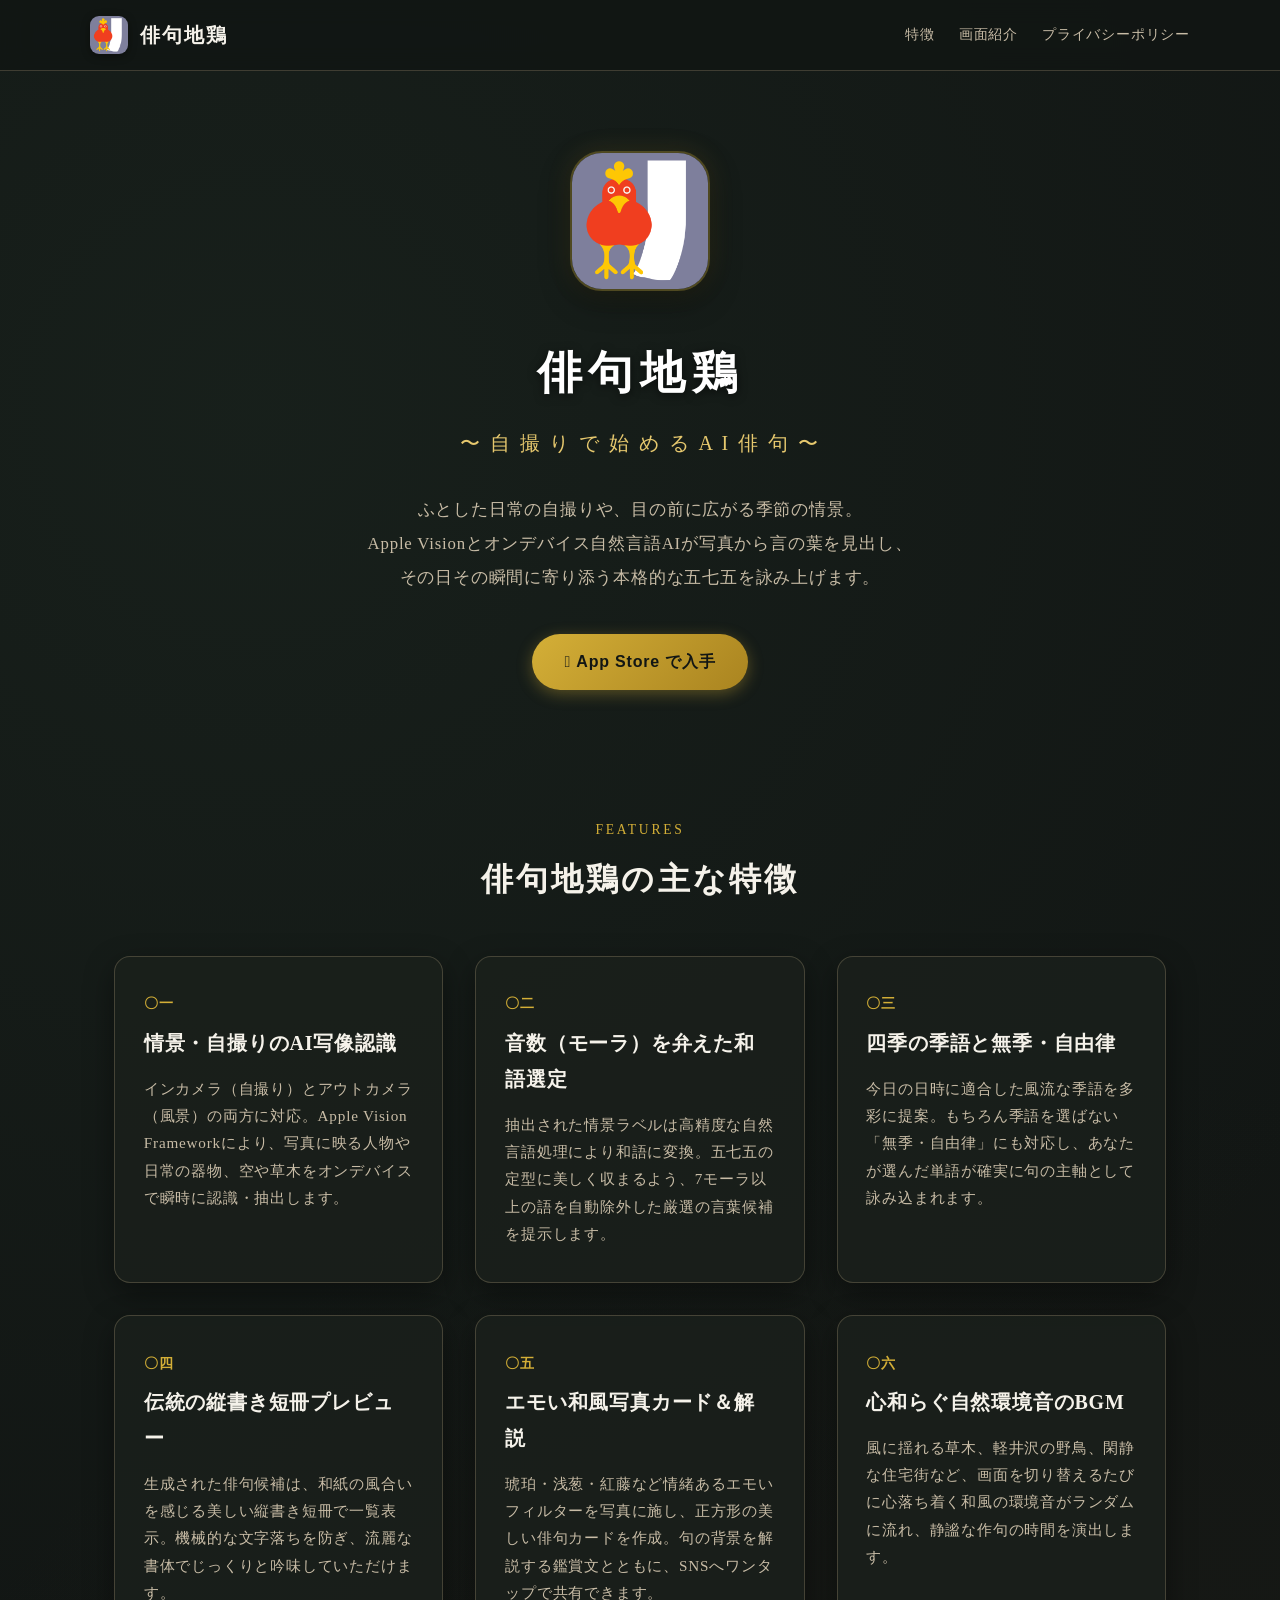
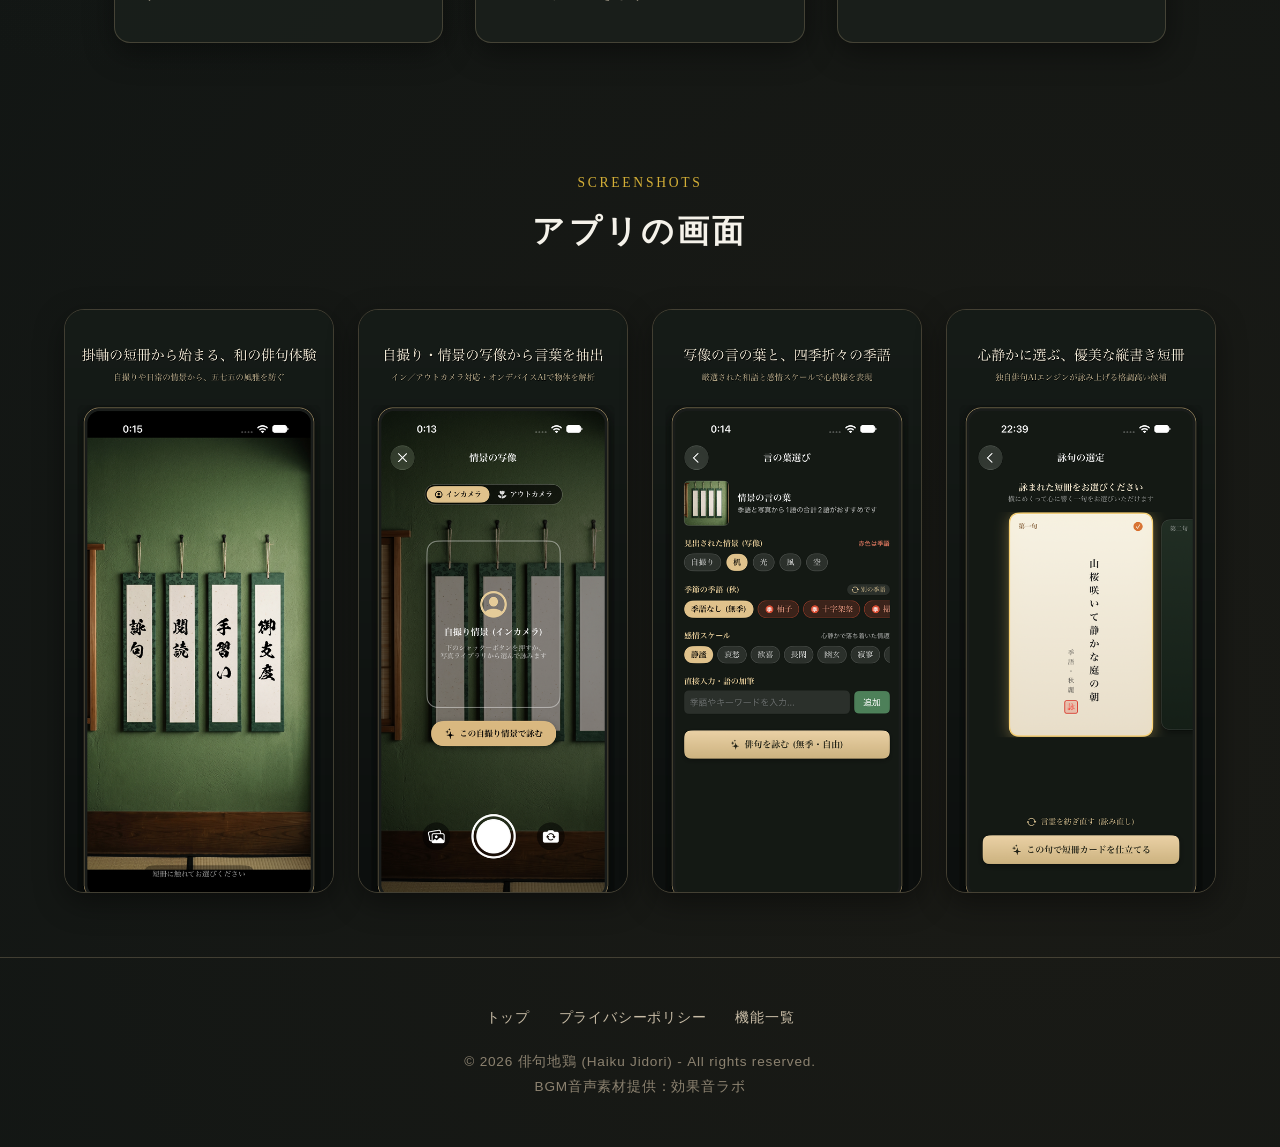
==== docs/index.html @ d4df66ef "Deploy official site and privacy policy to docs for GitHub Pages" ====
<!DOCTYPE html>
<html lang="ja">
<head>
    <meta charset="UTF-8">
    <meta name="viewport" content="width=device-width, initial-scale=1.0">
    <title>俳句地鶏 〜自撮りで始めるAI俳句〜 公式サイト</title>
    <meta name="description" content="情景の写像と季語が織りなす、あなただけの五七五。Apple VisionとTranslation、オンデバイスAIがあなたの自撮りや風景写真から風雅な俳句を紡ぎ出します。">
    <link rel="stylesheet" href="style.css">
    <link rel="icon" type="image/png" href="images/appicon.png">
</head>
<body>
    <!-- ヘッダーナビゲーション -->
    <header class="header-nav">
        <div class="nav-container">
            <a href="index.html" class="brand">
                <img src="images/appicon.png" alt="俳句地鶏 アイコン" class="brand-icon">
                <span class="brand-name">俳句地鶏</span>
            </a>
            <nav class="nav-links">
                <a href="#features">特徴</a>
                <a href="#gallery">画面紹介</a>
                <a href="privacy.html">プライバシーポリシー</a>
            </nav>
        </div>
    </header>

    <!-- ヒーローセクション -->
    <section class="hero">
        <div class="hero-icon-wrapper">
            <img src="images/appicon.png" alt="俳句地鶏" class="hero-icon">
        </div>
        <h1 class="hero-title">俳句地鶏</h1>
        <p class="hero-subtitle">〜 自 撮 り で 始 め る A I 俳 句 〜</p>
        <p class="hero-desc">
            ふとした日常の自撮りや、目の前に広がる季節の情景。<br>
            Apple Visionとオンデバイス自然言語AIが写真から言の葉を見出し、<br>
            その日その瞬間に寄り添う本格的な五七五を詠み上げます。
        </p>
        <div>
            <a href="#" class="app-badge-btn" onclick="alert('App Storeにて近日公開予定です。'); return false;">
                <span> App Store で入手</span>
            </a>
        </div>
    </section>

    <!-- 特徴セクション -->
    <section class="features-section" id="features">
        <div class="section-heading">
            <span class="section-tag">FEATURES</span>
            <h2 class="section-title">俳句地鶏の主な特徴</h2>
        </div>
        <div class="features-grid">
            <div class="feature-card">
                <div class="feature-number">〇一</div>
                <h3 class="feature-title">情景・自撮りのAI写像認識</h3>
                <p class="feature-body">
                    インカメラ（自撮り）とアウトカメラ（風景）の両方に対応。Apple Vision Frameworkにより、写真に映る人物や日常の器物、空や草木をオンデバイスで瞬時に認識・抽出します。
                </p>
            </div>
            <div class="feature-card">
                <div class="feature-number">〇二</div>
                <h3 class="feature-title">音数（モーラ）を弁えた和語選定</h3>
                <p class="feature-body">
                    抽出された情景ラベルは高精度な自然言語処理により和語に変換。五七五の定型に美しく収まるよう、7モーラ以上の語を自動除外した厳選の言葉候補を提示します。
                </p>
            </div>
            <div class="feature-card">
                <div class="feature-number">〇三</div>
                <h3 class="feature-title">四季の季語と無季・自由律</h3>
                <p class="feature-body">
                    今日の日時に適合した風流な季語を多彩に提案。もちろん季語を選ばない「無季・自由律」にも対応し、あなたが選んだ単語が確実に句の主軸として詠み込まれます。
                </p>
            </div>
            <div class="feature-card">
                <div class="feature-number">〇四</div>
                <h3 class="feature-title">伝統の縦書き短冊プレビュー</h3>
                <p class="feature-body">
                    生成された俳句候補は、和紙の風合いを感じる美しい縦書き短冊で一覧表示。機械的な文字落ちを防ぎ、流麗な書体でじっくりと吟味していただけます。
                </p>
            </div>
            <div class="feature-card">
                <div class="feature-number">〇五</div>
                <h3 class="feature-title">エモい和風写真カード＆解説</h3>
                <p class="feature-body">
                    琥珀・浅葱・紅藤など情緒あるエモいフィルターを写真に施し、正方形の美しい俳句カードを作成。句の背景を解説する鑑賞文とともに、SNSへワンタップで共有できます。
                </p>
            </div>
            <div class="feature-card">
                <div class="feature-number">〇六</div>
                <h3 class="feature-title">心和らぐ自然環境音のBGM</h3>
                <p class="feature-body">
                    風に揺れる草木、軽井沢の野鳥、閑静な住宅街など、画面を切り替えるたびに心落ち着く和風の環境音がランダムに流れ、静謐な作句の時間を演出します。
                </p>
            </div>
        </div>
    </section>

    <!-- スクリーンショットギャラリー -->
    <section class="gallery-section" id="gallery">
        <div class="section-heading">
            <span class="section-tag">SCREENSHOTS</span>
            <h2 class="section-title">アプリの画面</h2>
        </div>
        <div class="gallery-grid">
            <div class="gallery-item">
                <img src="images/screenshot_1_home.png" alt="掛軸の短冊から始まる和の俳句体験">
            </div>
            <div class="gallery-item">
                <img src="images/screenshot_2_camera.png" alt="自撮り・情景の写像から言葉を抽出">
            </div>
            <div class="gallery-item">
                <img src="images/screenshot_3_keywords.png" alt="写像の言の葉と四季折々の季語">
            </div>
            <div class="gallery-item">
                <img src="images/screenshot_4_candidates.png" alt="心静かに選ぶ優美な縦書き短冊">
            </div>
        </div>
    </section>

    <!-- フッター -->
    <footer>
        <div class="footer-links">
            <a href="index.html">トップ</a>
            <a href="privacy.html">プライバシーポリシー</a>
            <a href="#features">機能一覧</a>
        </div>
        <p class="footer-cr">
            &copy; 2026 俳句地鶏 (Haiku Jidori) - All rights reserved.<br>
            BGM音声素材提供：効果音ラボ
        </p>
    </footer>
</body>
</html>
---- docs/style.css ----
/* ==========================================================================
   俳句地鶏 (Haiku Jidori) - Official Web & Privacy Style
   和風モダン・漆黒・深緑・金箔の品格あるデザイン
   ========================================================================== */

:root {
    --bg-dark: #121614;
    --bg-card: rgba(26, 32, 28, 0.85);
    --bg-card-border: rgba(200, 180, 140, 0.25);
    --text-primary: #f5f2ea;
    --text-secondary: #c8bca6;
    --text-muted: #8c8270;
    --accent-gold: #d4af37;
    --accent-gold-light: #e6c86e;
    --accent-vermilion: #c9402e;
    --font-serif: "Hiragino Mincho ProN", "Yu Mincho", "游明朝", "Georgia", serif;
    --font-sans: -apple-system, BlinkMacSystemFont, "Hiragino Sans", "Hiragino Kaku Gothic ProN", "Yu Gothic", sans-serif;
    --shadow-soft: 0 10px 30px rgba(0, 0, 0, 0.4);
    --shadow-glow: 0 0 25px rgba(212, 175, 55, 0.15);
}

* {
    margin: 0;
    padding: 0;
    box-sizing: border-box;
}

body {
    background-color: var(--bg-dark);
    background-image: 
        radial-gradient(circle at 20% 15%, rgba(40, 60, 48, 0.25) 0%, transparent 50%),
        radial-gradient(circle at 80% 85%, rgba(60, 45, 30, 0.2) 0%, transparent 50%);
    color: var(--text-primary);
    font-family: var(--font-serif);
    line-height: 1.8;
    letter-spacing: 0.05em;
    -webkit-font-smoothing: antialiased;
}

/* ナビゲーションバー */
.header-nav {
    position: sticky;
    top: 0;
    z-index: 100;
    background: rgba(18, 22, 20, 0.92);
    backdrop-filter: blur(12px);
    border-bottom: 1px solid var(--bg-card-border);
    padding: 1rem 2rem;
}

.nav-container {
    max-width: 1100px;
    margin: 0 auto;
    display: flex;
    justify-content: space-between;
    align-items: center;
}

.brand {
    display: flex;
    align-items: center;
    gap: 0.75rem;
    text-decoration: none;
    color: var(--text-primary);
}

.brand-icon {
    width: 38px;
    height: 38px;
    border-radius: 9px;
    box-shadow: 0 2px 8px rgba(0,0,0,0.4);
}

.brand-name {
    font-size: 1.25rem;
    font-weight: 700;
    letter-spacing: 0.1em;
}

.nav-links {
    display: flex;
    gap: 1.5rem;
    align-items: center;
    font-family: var(--font-sans);
    font-size: 0.9rem;
}

.nav-links a {
    color: var(--text-secondary);
    text-decoration: none;
    transition: color 0.25s ease;
}

.nav-links a:hover {
    color: var(--accent-gold-light);
}

/* ヒーローセクション */
.hero {
    padding: 5rem 1.5rem 4rem;
    text-align: center;
    max-width: 900px;
    margin: 0 auto;
}

.hero-icon-wrapper {
    position: relative;
    display: inline-block;
    margin-bottom: 2rem;
}

.hero-icon {
    width: 140px;
    height: 140px;
    border-radius: 32px;
    box-shadow: var(--shadow-soft), var(--shadow-glow);
    border: 2px solid rgba(212, 175, 55, 0.3);
}

.hero-title {
    font-size: 2.8rem;
    font-weight: 700;
    letter-spacing: 0.15em;
    margin-bottom: 0.75rem;
    color: #fff;
    text-shadow: 0 2px 10px rgba(0,0,0,0.6);
}

.hero-subtitle {
    font-size: 1.25rem;
    color: var(--accent-gold-light);
    letter-spacing: 0.12em;
    margin-bottom: 2rem;
}

.hero-desc {
    font-size: 1.05rem;
    color: var(--text-secondary);
    max-width: 640px;
    margin: 0 auto 2.5rem;
    line-height: 2;
}

.app-badge-btn {
    display: inline-flex;
    align-items: center;
    gap: 0.75rem;
    background: linear-gradient(135deg, #d4af37 0%, #aa8420 100%);
    color: #121614;
    font-family: var(--font-sans);
    font-weight: 700;
    font-size: 1rem;
    padding: 0.85rem 2rem;
    border-radius: 30px;
    text-decoration: none;
    box-shadow: 0 4px 15px rgba(212, 175, 55, 0.35);
    transition: transform 0.2s ease, box-shadow 0.2s ease;
}

.app-badge-btn:hover {
    transform: translateY(-2px);
    box-shadow: 0 6px 20px rgba(212, 175, 55, 0.5);
}

/* 特徴グリッド */
.features-section {
    padding: 4rem 1.5rem;
    max-width: 1100px;
    margin: 0 auto;
}

.section-heading {
    text-align: center;
    margin-bottom: 3rem;
}

.section-tag {
    font-size: 0.85rem;
    color: var(--accent-gold);
    letter-spacing: 0.2em;
    text-transform: uppercase;
    display: block;
    margin-bottom: 0.5rem;
}

.section-title {
    font-size: 2rem;
    color: var(--text-primary);
    letter-spacing: 0.1em;
}

.features-grid {
    display: grid;
    grid-template-columns: repeat(auto-fit, minmax(300px, 1fr));
    gap: 2rem;
}

.feature-card {
    background: var(--bg-card);
    border: 1px solid var(--bg-card-border);
    border-radius: 16px;
    padding: 2.2rem 1.8rem;
    box-shadow: var(--shadow-soft);
    position: relative;
    overflow: hidden;
    transition: transform 0.3s ease, border-color 0.3s ease;
}

.feature-card:hover {
    transform: translateY(-4px);
    border-color: rgba(212, 175, 55, 0.45);
}

.feature-number {
    font-size: 0.85rem;
    color: var(--accent-gold);
    font-family: var(--font-sans);
    margin-bottom: 0.5rem;
    font-weight: 600;
}

.feature-title {
    font-size: 1.25rem;
    color: var(--text-primary);
    margin-bottom: 0.85rem;
    font-weight: 600;
}

.feature-body {
    font-size: 0.95rem;
    color: var(--text-secondary);
    line-height: 1.8;
}

/* ギャラリー（スクリーンショット） */
.gallery-section {
    padding: 4rem 1.5rem;
    max-width: 1200px;
    margin: 0 auto;
}

.gallery-grid {
    display: grid;
    grid-template-columns: repeat(auto-fit, minmax(240px, 1fr));
    gap: 1.5rem;
    margin-top: 2rem;
}

.gallery-item {
    border-radius: 20px;
    overflow: hidden;
    box-shadow: var(--shadow-soft);
    border: 1px solid var(--bg-card-border);
    transition: transform 0.3s ease;
}

.gallery-item:hover {
    transform: scale(1.02);
}

.gallery-item img {
    width: 100%;
    height: auto;
    display: block;
}

/* プライバシーポリシーページ本文用 */
.policy-container {
    max-width: 820px;
    margin: 3rem auto 6rem;
    padding: 2.5rem 2rem;
    background: var(--bg-card);
    border: 1px solid var(--bg-card-border);
    border-radius: 18px;
    box-shadow: var(--shadow-soft);
}

.policy-title {
    font-size: 2.2rem;
    margin-bottom: 0.5rem;
    color: var(--text-primary);
    border-bottom: 2px solid rgba(212, 175, 55, 0.4);
    padding-bottom: 0.75rem;
}

.policy-date {
    font-size: 0.85rem;
    color: var(--text-muted);
    margin-bottom: 2rem;
    font-family: var(--font-sans);
}

.policy-container h2 {
    font-size: 1.35rem;
    color: var(--accent-gold-light);
    margin: 2rem 0 0.8rem;
    border-left: 3px solid var(--accent-gold);
    padding-left: 0.75rem;
}

.policy-container p {
    font-size: 0.95rem;
    color: var(--text-secondary);
    margin-bottom: 1.25rem;
    line-height: 1.9;
}

.policy-container ul {
    margin: 0 0 1.5rem 1.5rem;
    color: var(--text-secondary);
    font-size: 0.95rem;
}

.policy-container li {
    margin-bottom: 0.5rem;
}

/* フッター */
footer {
    border-top: 1px solid var(--bg-card-border);
    padding: 3rem 1.5rem;
    text-align: center;
    color: var(--text-muted);
    font-size: 0.85rem;
    font-family: var(--font-sans);
}

footer a {
    color: var(--text-secondary);
    text-decoration: none;
    margin: 0 0.75rem;
}

footer a:hover {
    color: var(--accent-gold-light);
}

.footer-cr {
    margin-top: 1.25rem;
}

@media (max-width: 768px) {
    .hero-title { font-size: 2.1rem; }
    .hero-subtitle { font-size: 1.05rem; }
    .gallery-grid { grid-template-columns: repeat(2, 1fr); }
}
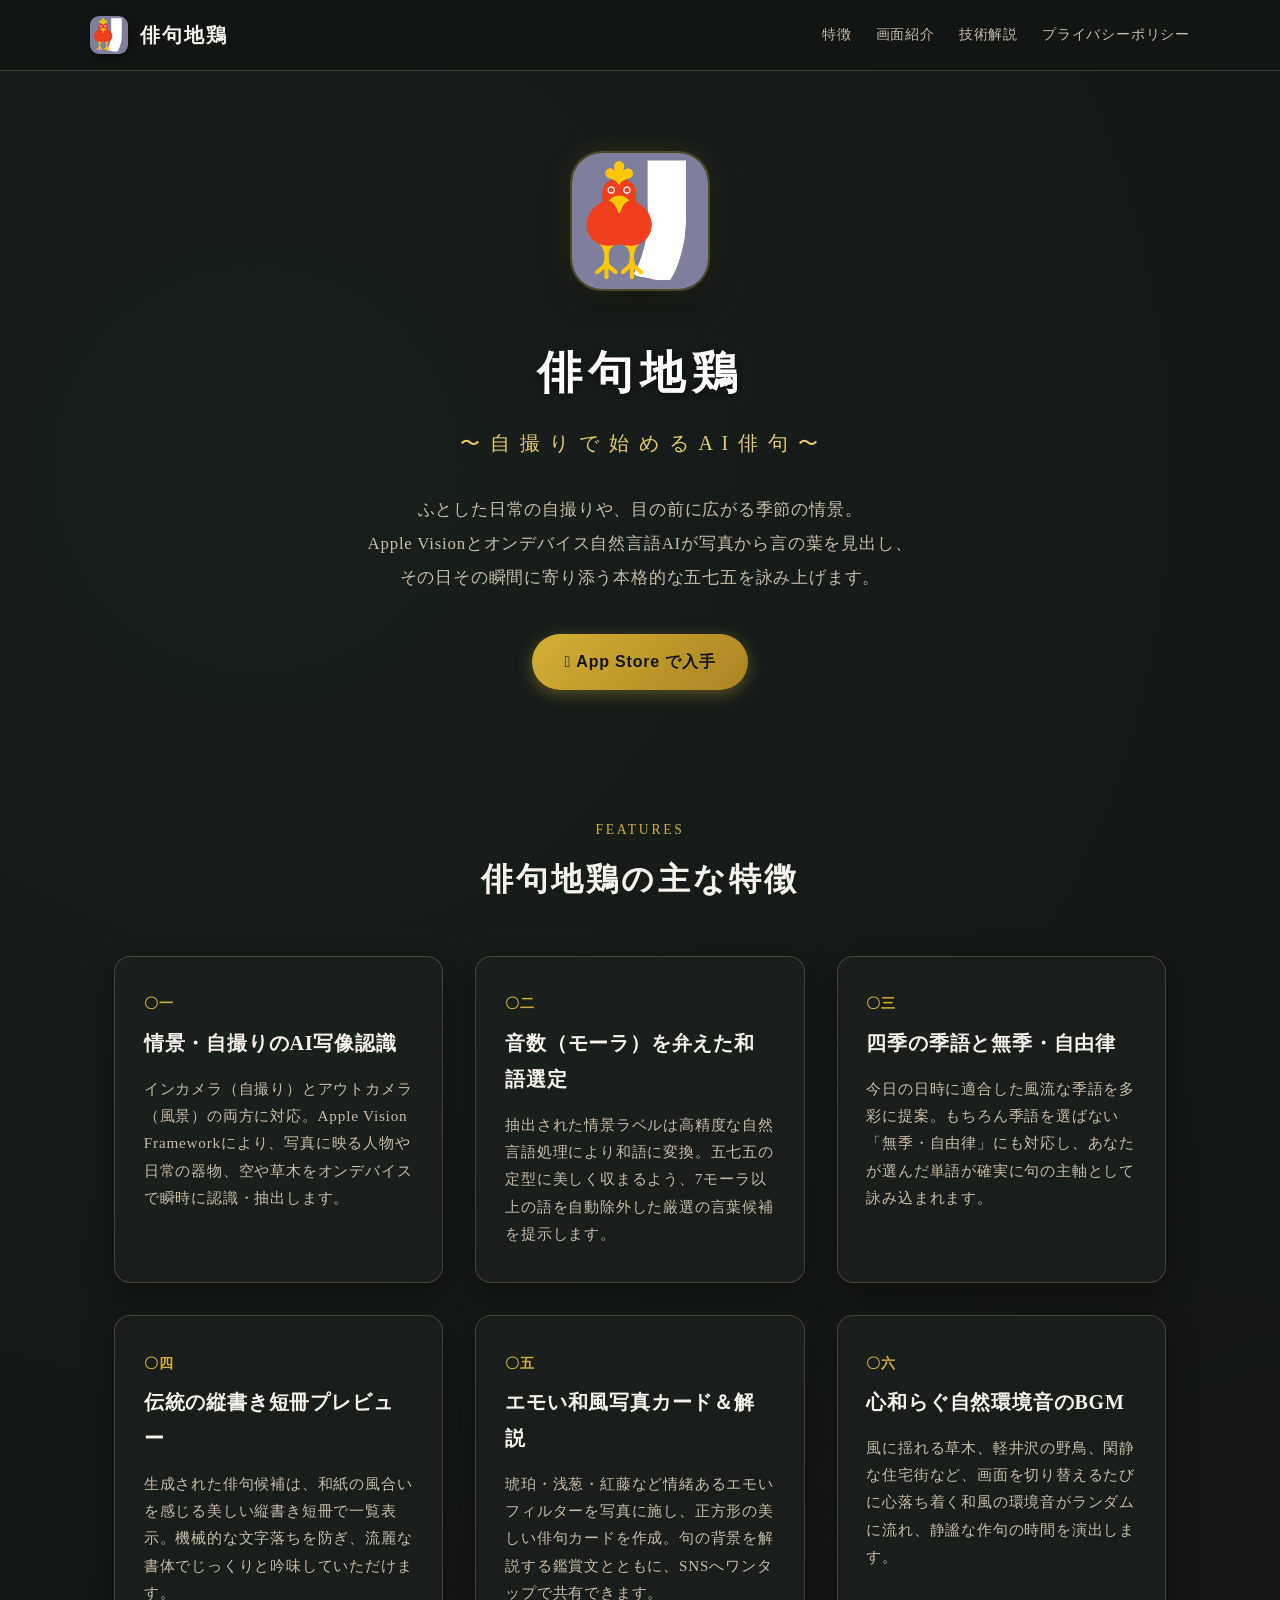
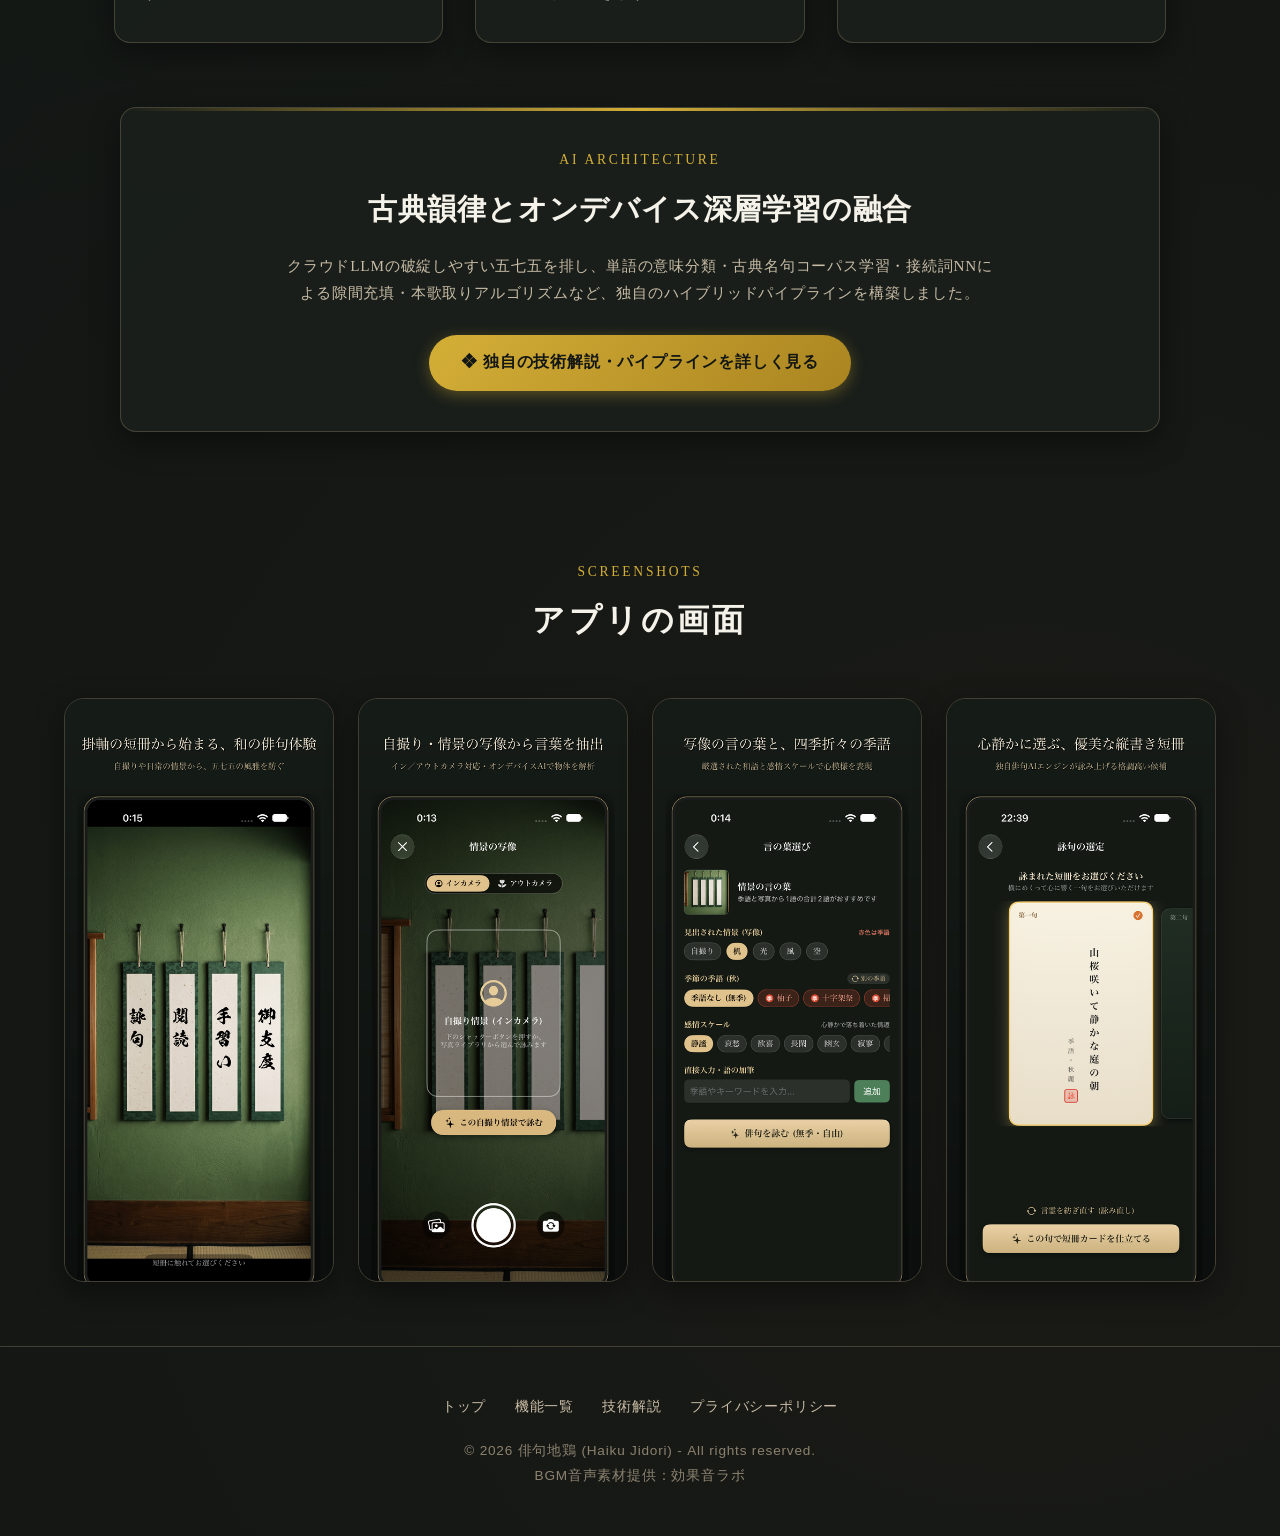
==== commit 0ff932fa: "Add technology and architecture explanation page with pipeline flowchart" ====
--- a/docs/index.html
+++ b/docs/index.html
@@ -19,6 +19,7 @@
             <nav class="nav-links">
                 <a href="#features">特徴</a>
                 <a href="#gallery">画面紹介</a>
+                <a href="technology.html">技術解説</a>
                 <a href="privacy.html">プライバシーポリシー</a>
             </nav>
         </div>
@@ -95,6 +96,22 @@
         </div>
     </section>
 
+    <!-- 技術・アーキテクチャ紹介セクション -->
+    <section class="features-section" style="padding-top: 0;">
+        <div class="pipeline-section" style="max-width: 1040px; margin: 0 auto; text-align: center;">
+            <span class="section-tag">AI ARCHITECTURE</span>
+            <h2 style="font-size: 1.8rem; margin: 0.75rem 0 1rem; color: var(--text-primary);">
+                古典韻律とオンデバイス深層学習の融合
+            </h2>
+            <p style="color: var(--text-secondary); max-width: 720px; margin: 0 auto 1.75rem; font-size: 0.95rem; line-height: 1.8;">
+                クラウドLLMの破綻しやすい五七五を排し、単語の意味分類・古典名句コーパス学習・接続詞NNによる隙間充填・本歌取りアルゴリズムなど、独自のハイブリッドパイプラインを構築しました。
+            </p>
+            <a href="technology.html" class="app-badge-btn" style="text-decoration: none; display: inline-block;">
+                <span>❖ 独自の技術解説・パイプラインを詳しく見る</span>
+            </a>
+        </div>
+    </section>
+
     <!-- スクリーンショットギャラリー -->
     <section class="gallery-section" id="gallery">
         <div class="section-heading">
@@ -121,8 +138,9 @@
     <footer>
         <div class="footer-links">
             <a href="index.html">トップ</a>
+            <a href="#features">機能一覧</a>
+            <a href="technology.html">技術解説</a>
             <a href="privacy.html">プライバシーポリシー</a>
-            <a href="#features">機能一覧</a>
         </div>
         <p class="footer-cr">
             &copy; 2026 俳句地鶏 (Haiku Jidori) - All rights reserved.<br>
--- a/docs/style.css
+++ b/docs/style.css
@@ -344,3 +344,318 @@
     .hero-subtitle { font-size: 1.05rem; }
     .gallery-grid { grid-template-columns: repeat(2, 1fr); }
 }
+
+/* ==========================================================================
+   技術解説 (Technology & Architecture) スタイル
+   ========================================================================== */
+
+.tech-container {
+    max-width: 1040px;
+    margin: 0 auto;
+    padding: 3rem 1.5rem 6rem;
+}
+
+.tech-hero {
+    text-align: center;
+    margin-bottom: 4rem;
+}
+
+.tech-hero h1 {
+    font-size: 2.5rem;
+    font-weight: 700;
+    letter-spacing: 0.1em;
+    color: var(--text-primary);
+    margin-bottom: 1rem;
+}
+
+.tech-hero .tech-lead {
+    font-size: 1.1rem;
+    color: var(--text-secondary);
+    max-width: 780px;
+    margin: 0 auto;
+    line-height: 1.9;
+}
+
+/* パイプライン フローチャート */
+.pipeline-section {
+    background: var(--bg-card);
+    border: 1px solid var(--bg-card-border);
+    border-radius: 16px;
+    padding: 2.5rem 2rem;
+    margin-bottom: 4rem;
+    box-shadow: var(--shadow-soft);
+    position: relative;
+    overflow: hidden;
+}
+
+.pipeline-section::before {
+    content: "";
+    position: absolute;
+    top: 0;
+    left: 0;
+    right: 0;
+    height: 3px;
+    background: linear-gradient(90deg, transparent, var(--accent-gold), transparent);
+}
+
+.pipeline-flow {
+    display: flex;
+    flex-direction: column;
+    gap: 1.5rem;
+    position: relative;
+    margin-top: 2rem;
+}
+
+.flow-step {
+    display: grid;
+    grid-template-columns: 80px 1fr;
+    gap: 1.5rem;
+    align-items: center;
+    background: rgba(18, 22, 20, 0.7);
+    border: 1px solid rgba(200, 180, 140, 0.18);
+    border-radius: 12px;
+    padding: 1.25rem 1.5rem;
+    position: relative;
+    transition: transform 0.2s ease, border-color 0.2s ease;
+}
+
+.flow-step:hover {
+    transform: translateY(-2px);
+    border-color: var(--accent-gold);
+}
+
+.step-badge-col {
+    display: flex;
+    flex-direction: column;
+    align-items: center;
+    justify-content: center;
+}
+
+.step-num {
+    display: inline-flex;
+    align-items: center;
+    justify-content: center;
+    width: 44px;
+    height: 44px;
+    background: rgba(212, 175, 55, 0.15);
+    border: 1.5px solid var(--accent-gold);
+    border-radius: 50%;
+    color: var(--accent-gold-light);
+    font-size: 1.1rem;
+    font-weight: 700;
+    font-family: var(--font-sans);
+}
+
+.step-arrow {
+    display: flex;
+    justify-content: center;
+    align-items: center;
+    color: var(--accent-gold);
+    opacity: 0.6;
+    margin: -0.5rem 0;
+    font-size: 1.2rem;
+}
+
+.step-content h3 {
+    font-size: 1.15rem;
+    color: var(--text-primary);
+    margin-bottom: 0.35rem;
+    display: flex;
+    align-items: center;
+    gap: 0.6rem;
+    flex-wrap: wrap;
+}
+
+.step-tag {
+    font-size: 0.75rem;
+    padding: 0.2rem 0.6rem;
+    background: rgba(201, 64, 46, 0.2);
+    border: 1px solid rgba(201, 64, 46, 0.4);
+    color: #fca89d;
+    border-radius: 20px;
+    font-family: var(--font-sans);
+    letter-spacing: 0.05em;
+}
+
+.step-tag.gold {
+    background: rgba(212, 175, 55, 0.2);
+    border-color: rgba(212, 175, 55, 0.5);
+    color: var(--accent-gold-light);
+}
+
+.step-tag.blue {
+    background: rgba(60, 110, 170, 0.2);
+    border-color: rgba(60, 110, 170, 0.5);
+    color: #a8d0ff;
+}
+
+.step-desc {
+    font-size: 0.92rem;
+    color: var(--text-secondary);
+    line-height: 1.7;
+}
+
+/* 特徴的技術 6大機能グリッド */
+.tech-grid {
+    display: grid;
+    grid-template-columns: repeat(auto-fit, minmax(460px, 1fr));
+    gap: 2rem;
+    margin-bottom: 4rem;
+}
+
+.tech-card {
+    background: var(--bg-card);
+    border: 1px solid var(--bg-card-border);
+    border-radius: 14px;
+    padding: 2.25rem 2rem;
+    box-shadow: var(--shadow-soft);
+    position: relative;
+    transition: transform 0.25s ease, border-color 0.25s ease;
+}
+
+.tech-card:hover {
+    transform: translateY(-3px);
+    border-color: rgba(212, 175, 55, 0.45);
+}
+
+.tech-card-header {
+    display: flex;
+    align-items: center;
+    gap: 1rem;
+    margin-bottom: 1.25rem;
+}
+
+.tech-icon-box {
+    width: 48px;
+    height: 48px;
+    background: rgba(212, 175, 55, 0.12);
+    border: 1px solid rgba(212, 175, 55, 0.3);
+    border-radius: 10px;
+    display: flex;
+    align-items: center;
+    justify-content: center;
+    font-size: 1.5rem;
+    color: var(--accent-gold);
+    flex-shrink: 0;
+}
+
+.tech-card h2 {
+    font-size: 1.3rem;
+    color: var(--text-primary);
+    letter-spacing: 0.05em;
+}
+
+.tech-card p {
+    font-size: 0.95rem;
+    color: var(--text-secondary);
+    line-height: 1.85;
+    margin-bottom: 1rem;
+}
+
+.tech-detail-list {
+    list-style: none;
+    margin-top: 1rem;
+    padding-top: 1rem;
+    border-top: 1px dashed rgba(200, 180, 140, 0.2);
+}
+
+.tech-detail-list li {
+    font-size: 0.88rem;
+    color: var(--text-muted);
+    line-height: 1.7;
+    margin-bottom: 0.4rem;
+    position: relative;
+    padding-left: 1.2rem;
+}
+
+.tech-detail-list li::before {
+    content: "❖";
+    position: absolute;
+    left: 0;
+    color: var(--accent-gold);
+    font-size: 0.75rem;
+}
+
+/* 比較テーブル */
+.tech-table-section {
+    background: var(--bg-card);
+    border: 1px solid var(--bg-card-border);
+    border-radius: 14px;
+    padding: 2.5rem 2rem;
+    margin-bottom: 4rem;
+}
+
+.tech-table-section h2 {
+    font-size: 1.5rem;
+    color: var(--text-primary);
+    margin-bottom: 1rem;
+    text-align: center;
+}
+
+.table-wrapper {
+    overflow-x: auto;
+    margin-top: 1.5rem;
+}
+
+.tech-table {
+    width: 100%;
+    border-collapse: collapse;
+    font-family: var(--font-sans);
+    font-size: 0.92rem;
+}
+
+.tech-table th, .tech-table td {
+    padding: 1rem 1.25rem;
+    text-align: left;
+    border-bottom: 1px solid rgba(200, 180, 140, 0.15);
+}
+
+.tech-table th {
+    background: rgba(20, 26, 22, 0.9);
+    color: var(--accent-gold-light);
+    font-weight: 600;
+    letter-spacing: 0.05em;
+}
+
+.tech-table td:first-child {
+    font-weight: 600;
+    color: var(--text-primary);
+}
+
+.tech-table tr:hover td {
+    background: rgba(212, 175, 55, 0.05);
+}
+
+.tech-badge-good {
+    display: inline-block;
+    padding: 0.2rem 0.6rem;
+    background: rgba(50, 160, 90, 0.2);
+    border: 1px solid rgba(50, 160, 90, 0.4);
+    color: #8be4aa;
+    border-radius: 4px;
+    font-weight: 600;
+}
+
+.tech-badge-poor {
+    display: inline-block;
+    padding: 0.2rem 0.6rem;
+    background: rgba(201, 64, 46, 0.15);
+    border: 1px solid rgba(201, 64, 46, 0.3);
+    color: #f59e92;
+    border-radius: 4px;
+}
+
+@media (max-width: 600px) {
+    .flow-step {
+        grid-template-columns: 1fr;
+        gap: 0.75rem;
+    }
+    .step-badge-col {
+        flex-direction: row;
+        justify-content: flex-start;
+    }
+    .tech-grid {
+        grid-template-columns: 1fr;
+    }
+}
+
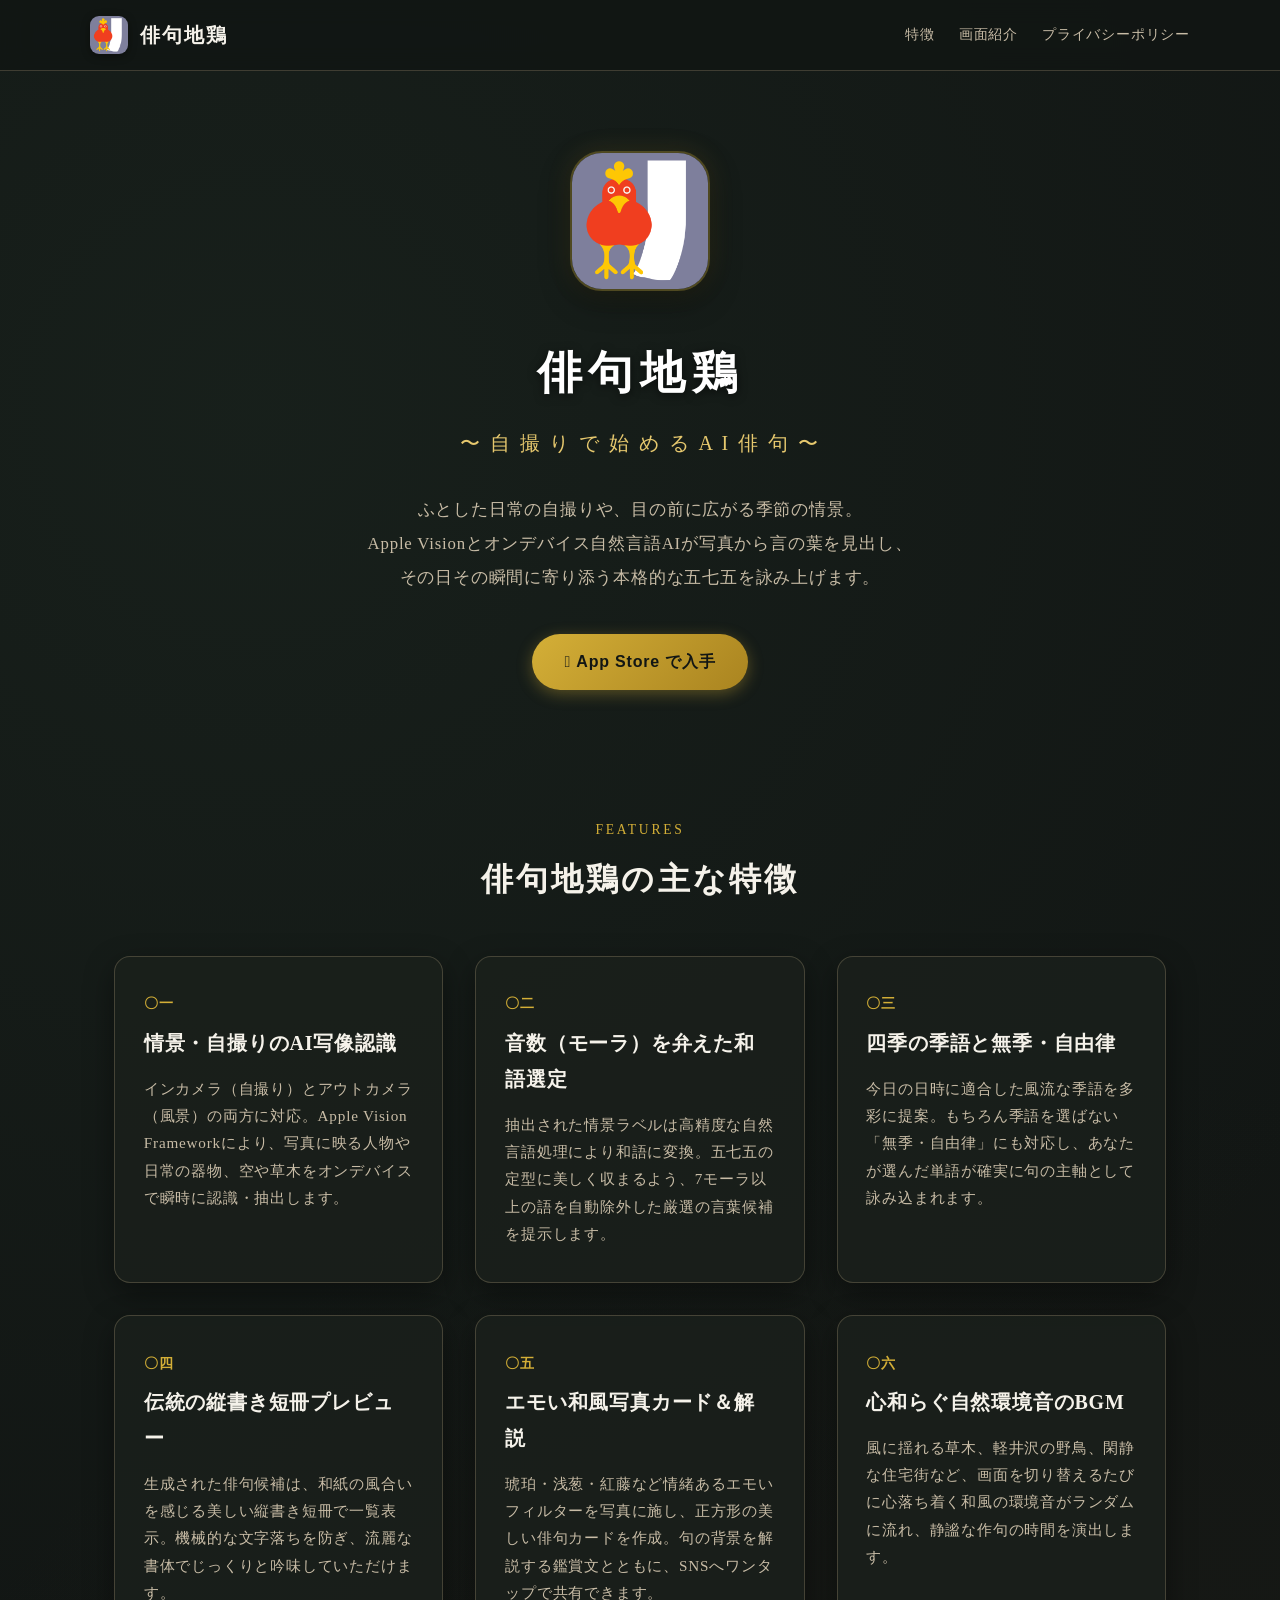
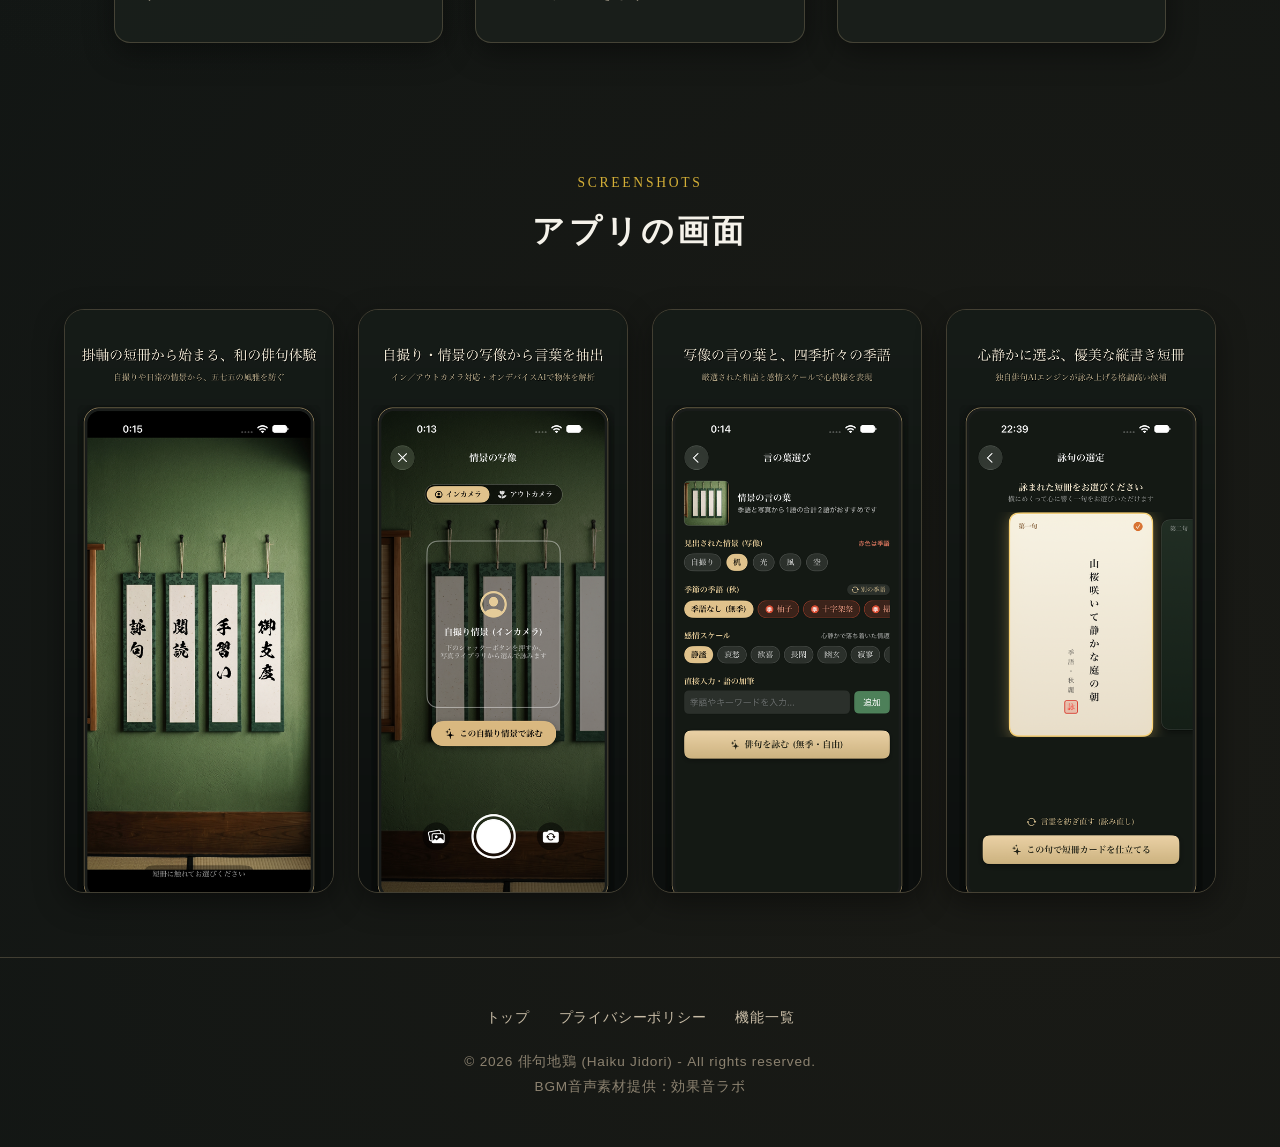
==== commit 2b568243: "Add files via upload" ====
--- a/docs/index.html
+++ b/docs/index.html
@@ -19,7 +19,6 @@
             <nav class="nav-links">
                 <a href="#features">特徴</a>
                 <a href="#gallery">画面紹介</a>
-                <a href="technology.html">技術解説</a>
                 <a href="privacy.html">プライバシーポリシー</a>
             </nav>
         </div>
@@ -38,7 +37,7 @@
             その日その瞬間に寄り添う本格的な五七五を詠み上げます。
         </p>
         <div>
-            <a href="#" class="app-badge-btn" onclick="alert('App Storeにて近日公開予定です。'); return false;">
+            <a class="app-badge-btn" href="https://apps.apple.com/jp/app/%E4%BF%B3%E5%8F%A5%E5%9C%B0%E9%B6%8F/id6833998793">
                 <span> App Store で入手</span>
             </a>
         </div>
@@ -96,22 +95,6 @@
         </div>
     </section>
 
-    <!-- 技術・アーキテクチャ紹介セクション -->
-    <section class="features-section" style="padding-top: 0;">
-        <div class="pipeline-section" style="max-width: 1040px; margin: 0 auto; text-align: center;">
-            <span class="section-tag">AI ARCHITECTURE</span>
-            <h2 style="font-size: 1.8rem; margin: 0.75rem 0 1rem; color: var(--text-primary);">
-                古典韻律とオンデバイス深層学習の融合
-            </h2>
-            <p style="color: var(--text-secondary); max-width: 720px; margin: 0 auto 1.75rem; font-size: 0.95rem; line-height: 1.8;">
-                クラウドLLMの破綻しやすい五七五を排し、単語の意味分類・古典名句コーパス学習・接続詞NNによる隙間充填・本歌取りアルゴリズムなど、独自のハイブリッドパイプラインを構築しました。
-            </p>
-            <a href="technology.html" class="app-badge-btn" style="text-decoration: none; display: inline-block;">
-                <span>❖ 独自の技術解説・パイプラインを詳しく見る</span>
-            </a>
-        </div>
-    </section>
-
     <!-- スクリーンショットギャラリー -->
     <section class="gallery-section" id="gallery">
         <div class="section-heading">
@@ -138,9 +121,8 @@
     <footer>
         <div class="footer-links">
             <a href="index.html">トップ</a>
+            <a href="privacy.html">プライバシーポリシー</a>
             <a href="#features">機能一覧</a>
-            <a href="technology.html">技術解説</a>
-            <a href="privacy.html">プライバシーポリシー</a>
         </div>
         <p class="footer-cr">
             &copy; 2026 俳句地鶏 (Haiku Jidori) - All rights reserved.<br>
--- a/docs/style.css
+++ b/docs/style.css
@@ -657,5 +657,93 @@
     .tech-grid {
         grid-template-columns: 1fr;
     }
-}
-
+    .comp-grid {
+        grid-template-columns: 1fr !important;
+    }
+}
+
+/* ローカル生成実測比較 */
+.comp-section {
+    margin-bottom: 4rem;
+}
+
+.comp-theme-card {
+    background: var(--bg-card);
+    border: 1px solid var(--bg-card-border);
+    border-radius: 14px;
+    padding: 1.75rem;
+    margin-bottom: 1.75rem;
+    box-shadow: var(--shadow-soft);
+}
+
+.comp-theme-header {
+    display: flex;
+    align-items: center;
+    justify-content: space-between;
+    flex-wrap: wrap;
+    gap: 0.75rem;
+    padding-bottom: 1rem;
+    margin-bottom: 1.25rem;
+    border-bottom: 1px solid rgba(200, 180, 140, 0.2);
+}
+
+.comp-theme-title {
+    font-size: 1.15rem;
+    color: var(--accent-gold-light);
+    font-weight: 700;
+    letter-spacing: 0.08em;
+}
+
+.comp-grid {
+    display: grid;
+    grid-template-columns: 1fr 1fr;
+    gap: 1.5rem;
+}
+
+.comp-box {
+    background: rgba(14, 18, 16, 0.75);
+    border-radius: 10px;
+    padding: 1.25rem 1.5rem;
+    border: 1px solid rgba(200, 180, 140, 0.12);
+    display: flex;
+    flex-direction: column;
+    justify-content: space-between;
+}
+
+.comp-box.engine {
+    border-color: rgba(212, 175, 55, 0.45);
+    background: linear-gradient(145deg, rgba(24, 34, 28, 0.85), rgba(14, 18, 16, 0.9));
+}
+
+.comp-box-label {
+    font-size: 0.82rem;
+    font-family: var(--font-sans);
+    color: var(--text-muted);
+    margin-bottom: 0.75rem;
+    display: flex;
+    justify-content: space-between;
+    align-items: center;
+}
+
+.comp-haiku-text {
+    font-size: 1.25rem;
+    color: var(--text-primary);
+    line-height: 1.7;
+    margin-bottom: 1rem;
+    letter-spacing: 0.08em;
+}
+
+.comp-mora-info {
+    font-size: 0.85rem;
+    font-family: var(--font-sans);
+    color: var(--text-secondary);
+    padding-top: 0.75rem;
+    border-top: 1px dashed rgba(200, 180, 140, 0.15);
+    display: flex;
+    align-items: center;
+    justify-content: space-between;
+    flex-wrap: wrap;
+    gap: 0.5rem;
+}
+
+
